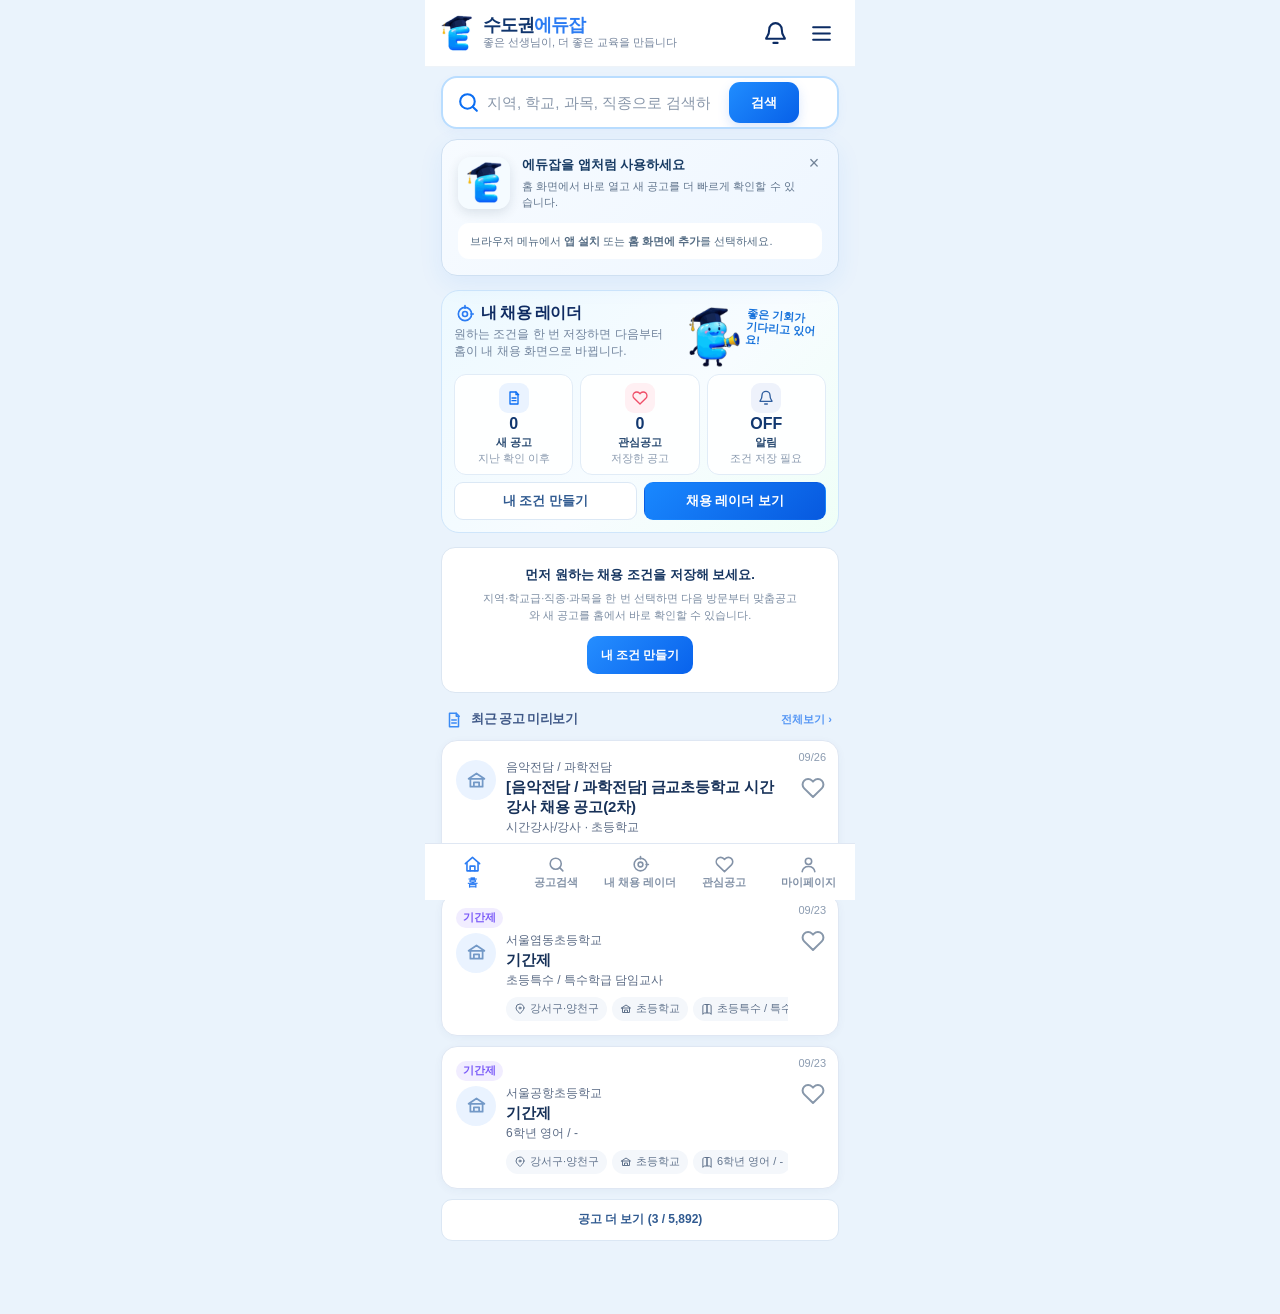
==== index.html @ c45eca84 "Bust install handoff script cache" ====
<!doctype html>
<html lang="ko">
<head>
  <meta charset="utf-8">
  <meta name="viewport" content="width=device-width,initial-scale=1,viewport-fit=cover">
  <meta name="theme-color" content="#EFF5FF">
  <title>수도권에듀잡 | 서울·경기·인천 교육 채용공고</title>
  <meta name="description" content="서울·경기·인천 교육 채용공고를 한곳에서 검색하고, 내 조건 맞춤 새 공고와 관심공고·알림을 관리하세요.">
  <link rel="icon" href="edujob-icon.svg?v=20260923new1" type="image/svg+xml">
  <link rel="apple-touch-icon" href="assets/logo-mark.png?v=20260923new1">
  <link rel="manifest" href="manifest.webmanifest">
  <link rel="stylesheet" href="app.css?v=20260923pwa1">
</head>
<body>
  <a class="skip-link" href="#appMain">본문 바로가기</a>

  <header class="app-header" id="appHeader">
    <div class="header-inner">
      <a class="brand" href="#/home" aria-label="수도권에듀잡 홈">
        <img src="assets/logo-mark.png?v=20260920a" width="39" height="39" alt="수도권에듀잡 로고 마크">
        <span class="brand-copy"><strong>수도권<span>에듀잡</span></strong><small>좋은 선생님이, 더 좋은 교육을 만듭니다</small></span>
      </a>
      <div class="header-actions">
        <button type="button" id="headerAlertBtn" class="icon-btn" aria-label="알림 설정"></button>
        <button type="button" id="headerMenuBtn" class="icon-btn" aria-label="마이페이지"></button>
      </div>
    </div>
  </header>

  <main id="appMain" class="app-shell" tabindex="-1">
    <section id="searchTop" class="search-top" aria-label="채용공고 검색">
      <form id="searchForm" class="search-bar" role="search">
        <span class="search-icon" aria-hidden="true"></span>
        <input id="searchInput" type="search" autocomplete="off" placeholder="지역, 학교, 과목, 직종으로 검색하세요">
        <button id="searchClear" class="search-clear" type="button" aria-label="검색어 지우기">×</button>
        <button class="search-submit" type="submit">검색</button>
      </form>
      <div id="surfaceSegment" class="surface-segment" role="group" aria-label="구인 유형">
        <button type="button" data-surface="" class="active">전체 구인</button>
        <button type="button" data-surface="학교·교육청">학교·교육청</button>
        <button type="button" data-surface="학원·민간">학원·민간</button>
      </div>
    </section>

    <div id="screen" class="screen" aria-live="polite"></div>
  </main>

  <nav id="bottomNav" class="bottom-nav" aria-label="주요 메뉴">
    <a href="#/home" data-route="home"><span data-icon="home"></span><b>홈</b></a>
    <a href="#/search" data-route="search"><span data-icon="search"></span><b>공고검색</b></a>
    <a href="#/radar" data-route="radar"><span data-icon="radar"></span><b>내 채용 레이더</b></a>
    <a href="#/saved" data-route="saved"><span data-icon="heart"></span><b>관심공고</b></a>
    <a href="#/me" data-route="me"><span data-icon="user"></span><b>마이페이지</b></a>
  </nav>

  <div class="integration-hooks" aria-hidden="true">
    <div class="job-radar-actions"></div>
    <div id="jobRadarCopy"></div>
  </div>

  <div id="toast" class="toast" role="status" aria-live="polite"></div>

  <script src="user-store.js?v=20260919b" defer></script>
  <script src="alert-config.js?v=20260918a" defer></script>
  <script src="app.js?v=20260926pwa3" defer></script>
  <script src="direct-link-guard.js?v=20260907c" defer></script>
  <script src="alert-client.js?v=20260920c" defer></script>
</body>
</html>
---- app.css ----
:root{
  --brand:#2B7CF3;
  --brand-strong:#1B5FD0;
  --brand-soft:#E8F1FE;
  --page-bg:#EFF5FF;
  --card-bg:#FFFFFF;
  --ink:#111A2B;
  --ink-sub:#5B6B85;
  --ink-mute:#8A98AE;
  --line:#DFE7F3;
  --danger:#E5484D;
  --new:#E5484D;
  --badge-gov:#1B9E6B;
  --badge-term:#7A5AF8;
  --star-on:#2B7CF3;
  --fs-xs:11px;
  --fs-sm:12px;
  --fs-md:13px;
  --fs-lg:15px;
  --fs-xl:16px;
  --fs-2xl:18px;
  --r-card:16px;
  --r-chip:999px;
  --r-btn:12px;
  --shadow:0 2px 10px rgba(23,58,110,.07);
  --s1:4px;--s2:8px;--s3:12px;--s4:16px;--s5:20px;--s6:24px;
  --f-title:700 var(--fs-lg)/1.35 -apple-system,"Apple SD Gothic Neo","Noto Sans KR",sans-serif;
  --f-body:400 var(--fs-md)/1.5 -apple-system,"Apple SD Gothic Neo","Noto Sans KR",sans-serif;
  --f-meta:500 var(--fs-xs)/1.4 -apple-system,"Apple SD Gothic Neo","Noto Sans KR",sans-serif;
}
*{box-sizing:border-box}
html{background:var(--page-bg);scroll-behavior:smooth}
body{margin:0;min-height:100vh;background:linear-gradient(180deg,#fff 0,#f8fbff 21%,var(--page-bg) 100%);color:var(--ink);font-family:-apple-system,"Apple SD Gothic Neo","Noto Sans KR",sans-serif;-webkit-font-smoothing:antialiased}
button,input,select{font:inherit}
button,a{-webkit-tap-highlight-color:transparent}
button{cursor:pointer}
a{color:inherit;text-decoration:none}
[hidden]{display:none!important}
.skip-link{position:fixed;left:8px;top:-80px;z-index:1000;background:#fff;padding:8px 12px;border-radius:8px;box-shadow:var(--shadow)}
.skip-link:focus{top:8px}

/* Header — approved mockup: official logo only, no face in E mark. */
.app-header{position:sticky;top:0;z-index:40;background:rgba(255,255,255,.98);border-bottom:1px solid #eef3f8}
.header-inner{max-width:430px;margin:0 auto;height:66px;padding:8px 12px;display:flex;align-items:center;gap:8px}
.brand{display:flex;align-items:center;gap:7px;min-width:0}
.brand img{width:39px;height:39px;object-fit:contain;flex:0 0 auto}
.brand-copy{display:grid;gap:1px;min-width:0}
.brand-copy strong{font-size:var(--fs-2xl);line-height:1;color:#10356d;letter-spacing:-1px;white-space:nowrap}
.brand-copy strong span{color:var(--brand)}
.brand-copy small{font-size:var(--fs-xs);color:#74849c;white-space:nowrap}
.header-actions{margin-left:auto;display:flex;align-items:center;gap:2px}
.icon-btn{width:44px;height:44px;border:0;background:transparent;color:#0b2b63;display:grid;place-items:center;padding:9px}
.icon-btn svg{width:25px;height:25px}
.app-header.compact .brand-copy small{display:none}
.app-header.compact .header-inner{height:56px}

/* Main shell */
.app-shell{max-width:430px;margin:0 auto;padding:9px 12px calc(68px + env(safe-area-inset-bottom))}
.search-top{display:grid;gap:8px;margin-bottom:10px}
.search-bar{width:100%;display:grid;grid-template-columns:28px minmax(0,1fr) 28px 70px;align-items:center;gap:5px;background:#fff;border:2px solid #b9ddff;border-radius:16px;padding:4px 5px 4px 11px;min-height:51px;box-shadow:0 4px 12px rgba(43,124,243,.045);overflow:hidden}
.search-icon{display:grid;place-items:center;color:#0b6ef3}
.search-icon svg{width:25px;height:25px}
.search-bar input{width:100%;min-width:0;border:0;outline:0;background:transparent;color:#1b2d4c;font-size:var(--fs-md);padding:0}
.search-bar input::placeholder{color:#8997aa}
.search-clear{display:none;width:26px;height:26px;border:0;border-radius:50%;background:#edf2f8;color:#72849c;font-size:var(--fs-2xl);line-height:1;padding:0}
.search-clear.show{display:block}
.search-submit{width:70px;min-width:70px;min-height:41px;border:0;border-radius:11px;background:linear-gradient(135deg,#208dff,#0760e8);color:#fff;font-size:var(--fs-sm);font-weight:850;box-shadow:0 5px 12px rgba(43,124,243,.18)}
.surface-segment{display:grid;grid-template-columns:repeat(3,minmax(0,1fr));gap:7px}
.surface-segment button{min-width:0;min-height:38px;border:1px solid #d7e6f5;border-radius:14px;background:#fff;color:#17345e;font-weight:850;font-size:var(--fs-xs);padding:0 4px}
.surface-segment button.active{border-color:transparent;background:linear-gradient(135deg,#2793ff,#0963ed);color:#fff;box-shadow:0 6px 16px rgba(43,124,243,.17)}
.screen{margin-top:4px}
.screen-head{display:flex;align-items:flex-start;justify-content:space-between;gap:10px;margin:0 2px 8px}
.screen-head h1,.section-title h2{margin:0;color:#102d67;letter-spacing:-.5px}
.screen-head h1{font-size:var(--fs-2xl)}
.screen-head p{margin:3px 0 0;color:var(--ink-sub);font-size:var(--fs-xs)}
.section-title{display:flex;align-items:center;gap:7px;margin:11px 2px 7px}
.section-title>span:first-child{width:21px;height:21px;color:#0b6ef3;display:grid;place-items:center}
.section-title>span:first-child svg{width:18px;height:18px}
.section-title h2{font-size:var(--fs-lg)}
.section-title .spacer{margin-left:auto}
.link-btn{border:0;background:transparent;color:var(--brand);font-size:var(--fs-xs);font-weight:850;padding:5px}

/* Home radar card */
.home-radar{overflow:hidden;background:linear-gradient(135deg,#edf9ff 0,#f7fcff 56%,#effff7 100%);border:1px solid #cfe6fb;border-radius:18px;padding:10px}
.radar-top{display:flex;align-items:flex-start;justify-content:space-between;gap:7px;min-height:65px}
.radar-top h2{margin:0;color:#0f2b62;font-size:var(--fs-xl);letter-spacing:-.6px}
.radar-top p{margin:4px 0 0;color:#71849d;font-size:var(--fs-xs)}
.radar-mascot{position:relative;width:96px;height:64px;flex:0 0 96px}
.radar-mascot img{position:absolute;right:0;bottom:0;width:60px;height:60px;object-fit:contain}
.radar-mascot span{position:absolute;right:49px;top:4px;width:62px;font-size:var(--fs-xs);line-height:1.2;font-weight:900;color:#1772db;text-align:center;transform:rotate(-6deg)}
.metric-grid{display:grid;grid-template-columns:repeat(4,minmax(0,1fr));gap:5px;margin-top:4px}
.metric{min-width:0;border:1px solid #e1ecf7;background:rgba(255,255,255,.94);border-radius:12px;padding:7px 2px;text-align:center;min-height:78px}
.metric .metric-icon{width:27px;height:27px;border-radius:9px;margin:0 auto 4px;display:grid;place-items:center;background:#eaf3ff;color:#0b6ef3}
.metric .metric-icon svg{width:15px;height:15px}
.metric:nth-child(2) .metric-icon{background:#fff0f3;color:#ef4e68}
.metric:nth-child(3) .metric-icon{background:#eef2fb;color:#315f9f}
.metric:nth-child(4) .metric-icon{background:#eafff5;color:#16a77b}
.metric b{display:block;color:#11376f;font-size:var(--fs-xl);line-height:1}
.metric strong{display:block;margin-top:4px;color:#24466e;font-size:var(--fs-xs);white-space:nowrap}
.metric small{display:block;margin-top:2px;color:#8b9aad;font-size:var(--fs-xs);white-space:nowrap}
.radar-actions{display:grid;grid-template-columns:repeat(2,minmax(0,1fr));gap:5px;margin-top:7px}
.radar-actions button{min-height:36px;border:1px solid #dbe8f5;border-radius:9px;background:#fff;color:#315b91;font-size:var(--fs-xs);font-weight:850;padding:4px}
.radar-actions button:first-child{background:linear-gradient(135deg,#1988ff,#0759df);color:#fff;border-color:transparent}

/* Home stats */
.status-grid{display:grid;grid-template-columns:repeat(4,minmax(0,1fr));gap:5px}
.status-grid .status-card{min-width:0;min-height:59px;background:#fff;border:1px solid var(--line);border-radius:13px;padding:7px 4px;display:grid;grid-template-columns:24px minmax(0,1fr);grid-template-rows:auto auto;column-gap:4px;align-items:center}
.status-icon{grid-row:1/3;width:23px;height:23px;border-radius:8px;display:grid;place-items:center;background:#eaf3ff;color:#0b6ef3}
.status-card:nth-child(2) .status-icon{background:#fff0f3;color:#f34f67}
.status-card:nth-child(3) .status-icon{background:#eafff5;color:#16a77b}
.status-card:nth-child(4) .status-icon{background:#f3efff;color:#715ad1}
.status-icon svg{width:14px;height:14px}
.status-card b{min-width:0;font-size:var(--fs-lg);line-height:1;color:#11356b;align-self:end;white-space:nowrap}
.status-card span{min-width:0;font-size:var(--fs-xs);color:#7789a1;align-self:start;white-space:nowrap}

/* Filter control */
.filter-row{display:flex;align-items:center;gap:6px;background:#fff;border:1px solid var(--line);border-radius:14px;padding:7px 9px;box-shadow:var(--shadow);margin:9px 0}
.filter-row strong{font-size:var(--fs-md);color:#173661}
.filter-row .reset-btn{border:0;border-radius:9px;background:#f1f5fa;color:#637793;font-size:var(--fs-xs);font-weight:800;padding:0 8px;min-height:34px}
.filter-row .open-filter{margin-left:auto;border:1px solid #dbe7f4;border-radius:9px;background:#fff;color:#235c9c;font-size:var(--fs-xs);font-weight:850;padding:0 10px;min-height:34px}

/* Shared jobs */
.job-list{display:grid;gap:8px}
.job-card{position:relative;display:block;background:#fff;border:1px solid var(--line);border-radius:14px;padding:10px 43px 10px 10px;box-shadow:0 2px 8px rgba(23,58,110,.045);min-height:100px}
.job-card:active{transform:translateY(1px)}
.badge-row{display:flex;flex-wrap:wrap;gap:4px;margin-bottom:6px}
.badge{display:inline-flex;align-items:center;min-height:18px;padding:0 6px;border-radius:999px;background:#eef3fa;color:#516780;font-size:var(--fs-xs);font-weight:850}
.badge.deadline,.badge.new{background:#fff0f2;color:var(--danger)}
.badge.gov{background:#eaf9f3;color:var(--badge-gov)}
.badge.term{background:#f0edff;color:var(--badge-term)}
.job-content{display:grid;grid-template-columns:35px minmax(0,1fr);gap:8px;align-items:start}
.school-emblem{width:35px;height:35px;border-radius:50%;background:#eaf3ff;color:#7399c7;display:grid;place-items:center}
.school-emblem svg{width:20px;height:20px}
.job-body{min-width:0}
.job-school{font-size:var(--fs-xs);color:#667b95;font-weight:800;white-space:nowrap;overflow:hidden;text-overflow:ellipsis}
.job-title{margin:2px 0 3px;font:700 var(--fs-sm)/1.35 -apple-system,"Apple SD Gothic Neo","Noto Sans KR",sans-serif;color:#173158;letter-spacing:-.2px}
.job-summary{font-size:var(--fs-xs);color:#71839b;line-height:1.4;margin-bottom:6px;white-space:nowrap;overflow:hidden;text-overflow:ellipsis}
.chip-row{display:flex;flex-wrap:wrap;gap:4px}
.meta-chip{display:inline-flex;align-items:center;gap:2px;padding:3px 5px;border-radius:999px;background:#f4f7fb;color:#61738c;font-size:var(--fs-xs);line-height:1}
.meta-chip svg{width:10px;height:10px;flex:0 0 auto}
.job-time{position:absolute;right:9px;top:9px;color:#8b9bb0;font-size:var(--fs-xs)}
.favorite-btn{position:absolute;right:6px;bottom:6px;width:38px;height:38px;border:1px solid #dce5ef;border-radius:10px;background:#fff;color:#8797aa;display:grid;place-items:center;padding:7px}
.favorite-btn svg{width:19px;height:19px}
.favorite-btn.on{color:var(--star-on);border-color:#b7d7ff;background:#f6faff}
.more-btn{width:100%;min-height:42px;border:1px solid #dbe7f4;border-radius:11px;background:#fff;color:#315b91;font-weight:850;font-size:var(--fs-xs)}

/* Search page */
.search-filter-row{display:grid;grid-template-columns:auto repeat(3,minmax(0,1fr)) 76px;gap:5px;align-items:center;margin:3px 0 8px}
.search-filter-row button,.search-filter-row select{min-width:0;min-height:38px;border:1px solid #dce7f3;border-radius:9px;background:#fff;color:#49627f;font-size:var(--fs-xs);font-weight:800;padding:0 5px}
.search-filter-row .filter-main{display:flex;align-items:center;gap:3px;border:0;background:transparent;color:#173661;padding:0 2px;font-size:var(--fs-xs)}
.search-filter-row .filter-main svg{width:16px;height:16px}
.results-bar{display:flex;align-items:center;justify-content:space-between;margin:7px 2px 8px;color:#637795;font-size:var(--fs-xs)}
.results-bar strong{color:var(--brand);font-size:var(--fs-sm)}

/* Filter drawer */
.filter-drawer{display:none;background:#fff;border:1px solid var(--line);border-radius:14px;padding:11px;margin:-1px 0 8px;box-shadow:var(--shadow)}
.filter-drawer.open{display:block}
.filter-group{padding:8px 0;border-bottom:1px solid #edf2f7}
.filter-group:last-child{border-bottom:0}
.filter-group h3{margin:0 0 6px;font-size:var(--fs-xs);color:#274a76}
.check-grid{display:flex;flex-wrap:wrap;gap:5px}
.check-chip{position:relative}
.check-chip input{position:absolute;opacity:0;pointer-events:none}
.check-chip span{display:inline-flex;align-items:center;min-height:36px;padding:0 9px;border:1px solid #dce7f3;border-radius:999px;background:#fff;color:#61738d;font-size:var(--fs-xs);font-weight:750}
.check-chip input:checked+span{background:var(--brand-soft);border-color:#a9cdfd;color:#155fc9}
.filter-actions{display:flex;gap:6px;padding-top:8px}
.filter-actions button{flex:1;min-height:40px;border-radius:9px;border:1px solid #dce7f3;background:#fff;color:#49627f;font-size:var(--fs-xs);font-weight:850}
.filter-actions .apply{background:var(--brand);border-color:var(--brand);color:#fff}

/* Radar */
.radar-page{padding-top:1px}
.radar-page .hero-row{display:grid;grid-template-columns:auto 1fr 84px;align-items:center;gap:7px;margin-bottom:8px}
.back-btn{width:34px;height:34px;border:0;background:transparent;color:#1b3761;font-size:var(--fs-2xl);padding:0}
.radar-page .hero-copy h1{font-size:var(--fs-2xl);margin:0;color:#102d67}
.radar-page .hero-copy p{font-size:var(--fs-xs);color:#71839c;margin:3px 0 0;line-height:1.45}
.radar-page .hero-row img{width:76px;height:64px;object-fit:contain}
.segment-tabs{display:grid;grid-template-columns:1fr 1fr;border:1px solid var(--line);border-radius:13px;overflow:hidden;background:#fff;margin-bottom:9px}
.segment-tabs button{min-height:39px;border:0;background:#fff;color:#6c7e97;font-size:var(--fs-xs);font-weight:850}
.segment-tabs button.active{background:linear-gradient(135deg,#248cff,#075ae0);color:#fff}
.condition-card,.alert-card,.tip-card{background:#fff;border:1px solid var(--line);border-radius:14px;padding:11px;margin-bottom:8px;box-shadow:var(--shadow)}
.condition-head{display:flex;align-items:center;justify-content:space-between;gap:8px;margin-bottom:8px}
.condition-head strong{font-size:var(--fs-xs);color:#173661}
.condition-head button{border:0;background:transparent;color:var(--brand);font-size:var(--fs-xs);font-weight:850}
.saved-condition{display:grid;grid-template-columns:minmax(0,1fr) auto;align-items:center;gap:7px;border-top:1px solid #edf2f7;padding:9px 0}
.saved-condition:first-of-type{border-top:0}
.saved-condition strong{display:block;font-size:var(--fs-xs);color:#183963}
.saved-condition p{margin:4px 0;color:#6d8099;font-size:var(--fs-xs);line-height:1.4}
.saved-condition em{font-style:normal;color:#158966;font-size:var(--fs-xs);font-weight:850}
.condition-menu{position:relative}
.condition-menu summary{list-style:none;width:34px;height:34px;border:0;border-radius:9px;display:grid;place-items:center;color:#58708f;font-size:var(--fs-2xl);cursor:pointer;background:#f7f9fc}
.condition-menu summary::-webkit-details-marker{display:none}
.condition-menu-pop{display:none;position:absolute;right:0;top:37px;z-index:5;min-width:80px;padding:4px;background:#fff;border:1px solid var(--line);border-radius:9px;box-shadow:var(--shadow)}
.condition-menu[open] .condition-menu-pop{display:grid}
.condition-menu-pop button{min-height:36px;border:0;background:#fff;color:#345579;text-align:left;padding:0 8px;font-size:var(--fs-xs)}
.condition-menu-pop button.danger{color:#b43e49}
.alert-card{display:flex;align-items:center;justify-content:space-between;gap:8px}
.alert-copy{display:flex;gap:7px;align-items:center}
.alert-copy svg{width:19px;height:19px;color:var(--brand)}
.alert-copy strong{display:block;font-size:var(--fs-xs);color:#183963}
.alert-copy p{margin:2px 0 0;color:#7a8ba1;font-size:var(--fs-xs)}
.switch{width:40px;height:23px;border:0;border-radius:999px;background:#cbd7e5;position:relative;flex:0 0 auto}
.switch:after{content:"";position:absolute;top:3px;left:3px;width:17px;height:17px;border-radius:50%;background:#fff;box-shadow:0 1px 4px rgba(0,0,0,.14);transition:.15s}
.switch.on{background:var(--brand)}
.switch.on:after{left:20px}
.tip-card{display:flex;align-items:center;gap:10px;background:linear-gradient(135deg,#eefaff,#effff8);min-height:116px}
.tip-card img{width:72px;height:66px;object-fit:contain}
.tip-card strong{font-size:var(--fs-xs);color:#0c67cb}
.tip-card p{font-size:var(--fs-xs);color:#5f7c91;line-height:1.65;margin:4px 0 0}

/* Saved */
.saved-page{padding-top:2px}
.saved-page .segment-tabs{margin-bottom:9px}
.saved-tip{margin-top:10px;min-height:145px}

/* My page */
.me-profile{display:flex;align-items:center;gap:10px;background:#fff;border:1px solid var(--line);border-radius:14px;padding:12px;box-shadow:var(--shadow)}
.avatar{width:44px;height:44px;border-radius:50%;background:#edf3fa;color:#b5c5d7;display:grid;place-items:center}
.avatar svg{width:26px;height:26px}
.me-profile strong{display:block;color:#183963;font-size:var(--fs-md)}
.me-profile p{margin:2px 0 0;color:#7b8ca2;font-size:var(--fs-xs)}
.me-stats{display:grid;grid-template-columns:repeat(3,1fr);gap:1px;background:#e4ebf4;border-radius:14px;overflow:hidden;margin:9px 0}
.me-stats div{background:#fff;padding:10px 3px;text-align:center}
.me-stats span{display:block;color:#7f8fa5;font-size:var(--fs-xs)}
.me-stats b{display:block;color:#12356c;font-size:var(--fs-xl);margin-top:4px}
.menu-list{background:#fff;border:1px solid var(--line);border-radius:14px;overflow:hidden;margin-top:9px}
.menu-list button{width:100%;min-height:47px;border:0;border-bottom:1px solid #edf2f7;background:#fff;display:grid;grid-template-columns:22px 1fr auto;gap:8px;align-items:center;text-align:left;color:#27496f;padding:0 12px}
.menu-list button:last-child{border-bottom:0}
.menu-list button svg{width:18px;height:18px;color:#315f9f}
.menu-list button span{font-size:var(--fs-xs)}
.menu-list button em{font-style:normal;color:#9aabc0;font-size:var(--fs-lg)}
.menu-list button[disabled]{color:#9aa8b9;background:#fafbfd;cursor:not-allowed}
.menu-list button[disabled] svg{color:#b7c3d1}
.device-reset{width:100%;margin-top:9px;min-height:40px;border:1px solid #dfe7f3;border-radius:11px;background:#fff;color:#58708f;font-size:var(--fs-xs);font-weight:850}

/* Empty/loading */
.empty-state{background:#fff;border:1px dashed #cfdbea;border-radius:14px;padding:30px 14px;text-align:center;color:#71839a}
.empty-state img{width:76px;height:68px;object-fit:contain;margin-bottom:7px}
.empty-state strong{display:block;color:#294a77;font-size:var(--fs-xs);margin-bottom:5px}
.empty-state p{margin:0;font-size:var(--fs-xs);line-height:1.7}
.skeleton{display:grid;gap:8px}
.skeleton-card{height:100px;border-radius:14px;background:linear-gradient(90deg,#edf3f9 25%,#f8fbff 40%,#edf3f9 60%);background-size:400% 100%;animation:shimmer 1.3s ease infinite}
.loading-note{text-align:center;font-size:var(--fs-xs);color:#7d8ea4;padding:8px}
@keyframes shimmer{0%{background-position:100% 0}100%{background-position:0 0}}
@media(prefers-reduced-motion:reduce){*{scroll-behavior:auto!important;animation:none!important;transition:none!important}}

/* Bottom nav */
.bottom-nav{position:fixed;z-index:50;left:50%;transform:translateX(-50%);bottom:0;width:min(100%,430px);min-height:57px;padding:4px 5px calc(4px + env(safe-area-inset-bottom));background:rgba(255,255,255,.98);border-top:1px solid #dfe7f3;display:grid;grid-template-columns:repeat(5,1fr);backdrop-filter:blur(12px)}
.bottom-nav a{min-width:0;min-height:48px;display:flex;flex-direction:column;align-items:center;justify-content:center;gap:1px;color:#8392a7}
.bottom-nav a span{display:grid;place-items:center}
.bottom-nav a svg{width:19px;height:19px}
.bottom-nav a.active{color:var(--brand)}
.bottom-nav b{font-size:var(--fs-xs);white-space:nowrap}
.toast{position:fixed;z-index:80;left:50%;bottom:calc(68px + env(safe-area-inset-bottom));transform:translate(-50%,20px);opacity:0;pointer-events:none;transition:.2s;background:#14365e;color:#fff;border-radius:999px;padding:8px 11px;font-size:var(--fs-xs);box-shadow:0 6px 20px rgba(0,0,0,.18);max-width:90%;text-align:center}
.toast.show{opacity:1;transform:translate(-50%,0)}
.integration-hooks{position:fixed;left:-9999px;top:-9999px;width:1px;height:1px;overflow:hidden}

@media(min-width:431px){
  body{background:#eaf3fc}
  .app-header{max-width:430px;margin:0 auto}
}


/* 2026-09-19 detail parity pass — approved mockup */
.app-shell{padding-left:16px;padding-right:16px}
.screen{margin-top:6px}
.section-title{margin-top:16px;margin-bottom:8px}
.section-title h2{font-size:var(--fs-lg);line-height:1.35;font-weight:700}
.job-list{gap:10px}

/* Job card anatomy */
.job-card{
  min-height:0;
  padding:14px 52px 14px 14px;
  border-radius:16px;
}
.job-content{grid-template-columns:36px minmax(0,1fr);gap:10px}
.school-emblem{width:36px;height:36px}
.school-emblem svg{width:20px;height:20px}
.job-school{font-size:var(--fs-sm);line-height:1.35;font-weight:500;color:var(--ink-sub)}
.job-title{
  margin:3px 0 4px;
  font-size:var(--fs-lg);
  line-height:1.35;
  font-weight:700;
  display:-webkit-box;
  -webkit-line-clamp:2;
  -webkit-box-orient:vertical;
  overflow:hidden;
}
.job-summary{
  margin-bottom:8px;
  font-size:var(--fs-sm);
  line-height:1.4;
  font-weight:400;
  color:var(--ink-sub);
  white-space:nowrap;
  overflow:hidden;
  text-overflow:ellipsis;
}
.chip-row{gap:5px}
.meta-chip{
  min-height:24px;
  padding:0 8px;
  gap:4px;
  font-size:var(--fs-xs);
  line-height:1;
}
.meta-chip svg{width:12px;height:12px}
.badge-row{gap:5px;margin-bottom:7px}
.badge{
  min-height:20px;
  padding:0 7px;
  font-size:var(--fs-xs);
  line-height:1;
  font-weight:700;
}
.badge.deadline{background:#fff0f1;color:#E5484D}
.badge.new{background:#fff3f5;color:#d94b62}
.badge.term{background:#f1edff;color:#7A5AF8}
.badge.gov{background:#eaf9f3;color:#1B9E6B}
.job-time{top:11px;right:14px;font-size:var(--fs-xs)}
.favorite-btn{
  top:27px;
  right:4px;
  bottom:auto;
  width:44px;
  height:44px;
  border:0;
  border-radius:0;
  background:transparent;
  box-shadow:none;
  padding:10px;
}
.favorite-btn svg{width:24px;height:24px}
.favorite-btn.on{border:0;background:transparent;color:var(--star-on)}
.job-deadline{
  position:absolute;
  right:14px;
  bottom:12px;
  color:#8795a8;
  font-size:var(--fs-xs);
  font-weight:500;
}

/* Home: keep approved compact structure but use line icon, not emoji. */
.radar-top h2{display:flex;align-items:center;gap:6px}
.radar-heading-icon{display:grid;place-items:center;width:21px;height:21px;color:var(--brand)}
.radar-heading-icon svg{width:20px;height:20px}
.home-radar{padding:14px}
.metric-grid{margin-top:8px}
.radar-actions{margin-top:8px}
.status-grid{gap:6px}
.filter-row{margin:10px 0;padding:8px 10px}

/* Search controls: filter + 3 chips; sort lives with results. */
.search-filter-row{
  grid-template-columns:auto repeat(3,minmax(0,1fr));
  gap:6px;
  margin:5px 0 9px;
}
.search-filter-row button{
  min-height:40px;
  font-size:var(--fs-xs);
}
.search-filter-row .filter-main{font-size:var(--fs-xs)}
.results-bar{margin:8px 2px 10px;font-size:var(--fs-xs)}
.results-bar strong{font-size:var(--fs-md)}
.results-sort{
  min-height:34px;
  border:0;
  background:transparent;
  color:#526984;
  font-size:var(--fs-xs);
  font-weight:700;
  padding:0 18px 0 6px;
}

/* Radar header: arrow + title on one row, subtitle below. */
.radar-page .hero-row{
  grid-template-columns:minmax(0,1fr) 84px;
  gap:8px;
  align-items:center;
}
.hero-title-row{display:flex;align-items:center;gap:4px}
.hero-title-row .back-btn{
  width:28px;
  height:32px;
  font-size:var(--fs-2xl);
  font-weight:700;
  display:grid;
  place-items:center;
}
.radar-page .hero-copy h1{font-size:var(--fs-xl);line-height:1.2}
.radar-page .hero-copy p{margin:4px 0 0 32px;font-size:var(--fs-xs);line-height:1.45}

/* My Page: one white menu card, status shown only at right. */
.menu-list-single{margin-top:10px}
.menu-list-single button{min-height:50px}
.menu-list button em.status{
  display:inline-flex;
  align-items:center;
  justify-content:center;
  min-height:22px;
  padding:0 7px;
  border-radius:999px;
  background:#f2f5f8;
  color:var(--ink-mute);
  font-size:var(--fs-xs);
  white-space:nowrap;
}
.menu-list button:not([disabled]) em.status{background:#eef5ff;color:#4f6f98}

/* Saved empty state: give the user a next action. */
.saved-tip{margin-top:14px;min-height:0;padding:30px 16px}
.empty-cta{
  margin-top:14px;
  min-height:40px;
  padding:0 16px;
  border:0;
  border-radius:11px;
  background:linear-gradient(135deg,#258eff,#0862ec);
  color:#fff;
  font-size:var(--fs-xs);
  font-weight:800;
}

/* Target density for phone-sized preview. */
@media(max-width:430px){
  .header-inner{padding-left:16px;padding-right:16px}
  .app-shell{padding-left:16px;padding-right:16px}
  .home-radar{padding:12px}
  .job-card{padding:12px 48px 12px 12px}
  .job-title{font-size:var(--fs-md)}
  .job-school,.job-summary{font-size:var(--fs-xs)}
  .meta-chip{font-size:var(--fs-xs);min-height:23px;padding:0 7px}
  .badge{font-size:var(--fs-xs)}
}


/* 2026-09-20 readable type scale + density + safe-area pass */
.app-shell{
  padding-left:16px;
  padding-right:16px;
  padding-bottom:calc(57px + env(safe-area-inset-bottom, 0px) + 16px);
}
.screen{margin-top:4px}
.section-title{margin-top:16px;margin-bottom:8px}
.section-title h2{font-size:var(--fs-lg);line-height:1.3;font-weight:700}
.job-list{gap:10px}

.brand-copy strong{font-size:var(--fs-2xl)}
.brand-copy small{font-size:var(--fs-xs)}
.search-bar input{font-size:var(--fs-lg)}
.search-clear{font-size:var(--fs-xl)}
.search-submit{font-size:var(--fs-md)}
.surface-segment button{font-size:var(--fs-sm)}
.screen-head h1{font-size:var(--fs-xl)}
.screen-head p{font-size:var(--fs-sm)}
.link-btn{font-size:var(--fs-xs)}

.home-radar{padding:10px 12px}
.radar-top{min-height:58px}
.radar-top h2{font-size:var(--fs-xl)}
.radar-top p{font-size:var(--fs-sm);margin-top:2px}
.radar-mascot span{font-size:var(--fs-xs)}
.metric-grid{gap:5px;margin-top:3px}
.metric{min-height:82px;padding:10px 4px}
.metric .metric-icon{width:32px;height:32px;margin-bottom:3px}
.metric .metric-icon svg{width:16px;height:16px}
.metric b{font-size:var(--fs-xl)}
.metric strong{font-size:var(--fs-xs);margin-top:3px}
.metric small{font-size:var(--fs-xs);margin-top:1px}
.radar-actions{gap:5px;margin-top:5px}
.radar-actions button{min-height:34px;padding:3px 5px;font-size:var(--fs-md)}
.status-grid{gap:5px}
.status-grid .status-card{min-height:58px;padding:6px 4px}
.status-card b{font-size:var(--fs-lg)}
.status-card span{font-size:var(--fs-xs)}
.filter-row{margin:8px 0;padding:6px 9px}
.filter-row strong{font-size:var(--fs-md)}
.filter-row .reset-btn,.filter-row .open-filter{font-size:var(--fs-xs);min-height:32px}

.job-card{
  min-height:0;
  padding:14px 50px 14px 14px;
  border-radius:16px;
}
.job-content{grid-template-columns:40px minmax(0,1fr);gap:10px}
.school-emblem{width:40px;height:40px}
.school-emblem svg{width:21px;height:21px}
.job-school{font-size:var(--fs-sm);line-height:1.25;font-weight:500}
.job-title{
  margin:2px 0 4px;
  font-size:var(--fs-lg);
  line-height:1.3;
  letter-spacing:-0.01em;
  font-weight:700;
}
.job-summary{
  margin:0 0 8px;
  font-size:var(--fs-sm);
  line-height:1.3;
  white-space:nowrap;
  overflow:hidden;
  text-overflow:ellipsis;
}
.badge-row{gap:5px;margin-bottom:5px}
.badge{
  min-height:20px;
  padding:0 7px;
  font-size:var(--fs-xs);
  line-height:1;
  font-weight:700;
}
.job-meta{display:flex;align-items:center;gap:6px;min-width:0}
.chip-row{
  display:flex;
  flex:1 1 auto;
  min-width:0;
  flex-wrap:nowrap;
  gap:5px;
  overflow:hidden;
}
.meta-chip{
  min-height:24px;
  padding:0 8px;
  gap:4px;
  flex:0 0 auto;
  font-size:var(--fs-xs);
  line-height:1;
  white-space:nowrap;
}
.meta-chip:last-child{min-width:0;overflow:hidden;text-overflow:ellipsis}
.meta-chip svg{width:12px;height:12px}
.job-time{right:12px;top:10px;font-size:var(--fs-xs)}
.favorite-btn{
  top:25px;
  right:3px;
  width:44px;
  height:44px;
  border:0;
  background:transparent;
  padding:10px;
}
.favorite-btn svg{width:24px;height:24px}
.job-deadline{
  position:static;
  margin-left:auto;
  flex:0 0 auto;
  font-size:var(--fs-xs);
  color:var(--ink-mute);
  white-space:nowrap;
}
.more-btn{font-size:var(--fs-sm)}

.search-filter-row{
  grid-template-columns:auto repeat(3,minmax(0,1fr));
  gap:6px;
  margin:4px 0 8px;
}
.search-filter-row button{min-height:38px;font-size:var(--fs-xs)}
.search-filter-row .filter-main{font-size:var(--fs-xs)}
.results-bar{margin:7px 2px 8px;font-size:var(--fs-xs)}
.results-bar strong{font-size:var(--fs-md)}
.results-sort{font-size:var(--fs-xs)}

.filter-group h3{font-size:var(--fs-xs)}
.check-chip span{font-size:var(--fs-xs);min-height:36px}
.filter-actions button{font-size:var(--fs-sm)}

.radar-page .hero-copy h1{font-size:var(--fs-xl)}
.radar-page .hero-copy p{font-size:var(--fs-sm)}
.segment-tabs button{font-size:var(--fs-sm)}
.condition-head strong{font-size:var(--fs-sm)}
.condition-head button{font-size:var(--fs-xs)}
.saved-condition strong{font-size:var(--fs-sm)}
.saved-condition p{font-size:var(--fs-xs)}
.saved-condition em{font-size:var(--fs-xs)}
.condition-menu summary{font-size:var(--fs-2xl)}
.condition-menu-pop button{font-size:var(--fs-xs)}
.alert-copy strong{font-size:var(--fs-sm)}
.alert-copy p{font-size:var(--fs-xs)}
.tip-card strong{font-size:var(--fs-sm)}
.tip-card p{font-size:var(--fs-xs)}

.me-profile strong{font-size:var(--fs-lg)}
.me-profile p{font-size:var(--fs-sm)}
.me-stats span{font-size:var(--fs-xs)}
.me-stats b{font-size:var(--fs-xl)}
.menu-list button span{font-size:var(--fs-sm)}
.menu-list button em{font-size:var(--fs-lg)}
.menu-list button em.status{font-size:var(--fs-xs)}
.device-reset{font-size:var(--fs-xs)}
.empty-state strong{font-size:var(--fs-sm)}
.empty-state p{font-size:var(--fs-xs)}
.empty-cta{font-size:var(--fs-sm)}
.loading-note{font-size:var(--fs-xs)}
.bottom-nav b{font-size:var(--fs-xs)}
.toast{font-size:var(--fs-xs)}


/* 2026-09-20 restore the original full checkbox filter */
.filter-drawer{
  padding:14px;
  margin:0 0 10px;
  border-radius:16px;
}
.filter-drawer-head{
  display:grid;
  grid-template-columns:auto auto 1fr;
  align-items:center;
  gap:8px;
  padding-bottom:10px;
  border-bottom:1px solid #edf2f7;
}
.filter-drawer-head>strong{
  color:#173661;
  font-size:var(--fs-lg);
}
.filter-reset-top,
.filter-close{
  min-height:34px;
  border-radius:9px;
  font-size:var(--fs-xs);
  font-weight:800;
}
.filter-reset-top{
  border:0;
  background:#f1f5fa;
  color:#61738d;
  padding:0 10px;
}
.filter-close{
  justify-self:end;
  border:1px solid #dce7f3;
  background:#fff;
  color:#315b91;
  padding:0 11px;
}
.filter-title{
  display:flex;
  align-items:center;
  justify-content:space-between;
  gap:8px;
  margin-bottom:8px;
}
.filter-title h3{
  margin:0;
  color:#173661;
  font-size:var(--fs-md);
}
.filter-title span{
  color:#8a98ae;
  font-size:var(--fs-xs);
}
.filter-group{padding:13px 0}
.check-grid{
  display:grid;
  grid-template-columns:repeat(2,minmax(0,1fr));
  gap:7px;
}
.check-grid.one-col{grid-template-columns:1fr}
.check-grid.two-col{grid-template-columns:repeat(2,minmax(0,1fr))}
.check-chip{
  position:relative;
  min-width:0;
}
.check-chip input{
  position:absolute;
  opacity:0;
  pointer-events:none;
}
.check-chip span{
  width:100%;
  min-height:42px;
  display:flex;
  align-items:center;
  gap:8px;
  padding:0 10px;
  border:1px solid #d9e3ef;
  border-radius:11px;
  background:#fff;
  color:#5f7189;
  font-size:var(--fs-sm);
  font-weight:700;
  white-space:nowrap;
  overflow:hidden;
}
.check-chip span::before{
  content:"";
  width:20px;
  height:20px;
  flex:0 0 20px;
  border:2px solid #9099a6;
  border-radius:4px;
  background:#fff;
  box-sizing:border-box;
}
.check-chip span small{
  margin-left:auto;
  color:#9aa8b9;
  font-size:var(--fs-xs);
  font-weight:600;
}
.check-chip input:checked+span{
  background:#edf6ff;
  border-color:#8fc5fb;
  color:#155fc9;
}
.check-chip input:checked+span::before{
  content:"✓";
  display:grid;
  place-items:center;
  border-color:#377bd7;
  background:#377bd7;
  color:#fff;
  font-size:var(--fs-md);
  line-height:1;
}
.region-group{padding-top:6px}
.region-group+.region-group{margin-top:10px}
.region-group-head{
  display:flex;
  align-items:center;
  justify-content:space-between;
  gap:8px;
  margin:0 2px 7px;
}
.region-group-head b{
  color:#173661;
  font-size:var(--fs-sm);
}
.region-all{
  min-height:32px;
  border:0;
  border-radius:999px;
  background:#f3f6fa;
  color:#61738d;
  padding:0 10px;
  font-size:var(--fs-xs);
  font-weight:750;
}
.check-grid.region-checks{
  grid-template-columns:repeat(3,minmax(0,1fr));
  gap:6px;
}
.check-grid.region-checks .check-chip span{
  min-height:38px;
  padding:0 7px;
  gap:6px;
}
.check-grid.region-checks .check-chip span::before{
  width:18px;
  height:18px;
  flex-basis:18px;
}
.selected-box{
  display:none;
  margin-top:12px;
  padding:12px;
  border:1px solid #d5e4f5;
  border-radius:11px;
  background:#f3f8ff;
  color:#61738d;
}
.selected-box.show{display:block}
.selected-box b{
  color:#173661;
  font-size:var(--fs-sm);
}
.selected-box p{
  margin:5px 0 0;
  font-size:var(--fs-xs);
  line-height:1.55;
}

/* Home radar: mascot on the left, message on the right. */
.radar-mascot{
  width:142px;
  flex:0 0 142px;
}
.radar-mascot img{
  left:0;
  right:auto;
  bottom:0;
  width:60px;
  height:60px;
}
.radar-mascot span{
  left:62px;
  right:auto;
  top:7px;
  width:78px;
  text-align:left;
  transform:rotate(4deg);
}

@media(max-width:370px){
  .check-grid.region-checks{grid-template-columns:repeat(2,minmax(0,1fr))}
  .radar-mascot{width:126px;flex-basis:126px}
  .radar-mascot span{left:58px;width:66px}
}


/* 2026-09-20 calm hierarchy: fewer competing elements, full filters preserved */
.home-radar.calm{
  padding:12px;
}
.metric-grid.calm{
  grid-template-columns:repeat(3,minmax(0,1fr));
  gap:7px;
  margin-top:7px;
}
.metric-grid.calm .metric{
  min-height:74px;
  padding:8px 4px;
}
.metric-grid.calm .metric .metric-icon{
  width:30px;
  height:30px;
}
.radar-actions.calm{
  grid-template-columns:repeat(2,minmax(0,1fr));
  gap:7px;
  margin-top:7px;
}
.radar-actions.calm button{
  min-height:38px;
}
.radar-actions.calm button:first-child{
  background:#fff;
  color:#315b91;
  border-color:#dbe8f5;
}
.radar-actions.calm button:last-child{
  background:linear-gradient(135deg,#1988ff,#0759df);
  color:#fff;
  border-color:transparent;
}
.home-primary-title{
  margin-top:16px;
}
.home-status-strip{
  display:grid;
  grid-template-columns:repeat(3,minmax(0,1fr));
  gap:1px;
  margin:12px 0 2px;
  overflow:hidden;
  border:1px solid #e3ebf4;
  border-radius:12px;
  background:#e3ebf4;
}
.home-status-strip span{
  min-width:0;
  padding:9px 4px;
  background:#fff;
  color:#8392a7;
  text-align:center;
  font-size:var(--fs-xs);
  white-space:nowrap;
}
.home-status-strip b{
  display:block;
  margin-bottom:2px;
  color:#365778;
  font-size:var(--fs-sm);
}

/* Full checkbox filter remains complete, but secondary sections are folded. */
.filter-drawer{
  padding:12px;
  border-radius:16px;
}
.filter-drawer-head{
  grid-template-columns:auto 1fr auto;
  padding-bottom:8px;
}
.filter-reset-top{
  justify-self:start;
}
.filter-section{
  border-bottom:1px solid #edf2f7;
}
.filter-section:last-of-type{
  border-bottom:0;
}
.filter-section>summary{
  min-height:50px;
  display:grid;
  grid-template-columns:auto minmax(0,1fr) auto;
  align-items:center;
  gap:8px;
  list-style:none;
  cursor:pointer;
  user-select:none;
  color:#173661;
}
.filter-section>summary::-webkit-details-marker{
  display:none;
}
.filter-section-title{
  font-size:var(--fs-md);
  font-weight:800;
}
.filter-section-choice{
  min-width:0;
  color:#8a98ae;
  font-size:var(--fs-xs);
  text-align:right;
  white-space:nowrap;
  overflow:hidden;
  text-overflow:ellipsis;
}
.filter-chevron{
  width:20px;
  color:#7990aa;
  font-size:var(--fs-md);
  text-align:center;
  transition:transform .15s ease;
}
.filter-section[open] .filter-chevron{
  transform:rotate(180deg);
}
.filter-section-body{
  padding:0 0 13px;
}
.filter-section-note{
  margin:-2px 0 8px;
  color:#97a4b5;
  font-size:var(--fs-xs);
}
.filter-section .check-grid{
  margin:0;
}
.filter-section .region-group:first-of-type{
  padding-top:0;
}
.selected-box.show{
  margin-top:12px;
}
.filter-footer{
  position:sticky;
  bottom:calc(57px + env(safe-area-inset-bottom, 0px) + 6px);
  z-index:6;
  margin-top:10px;
  padding-top:10px;
  background:linear-gradient(180deg,rgba(255,255,255,0),#fff 34%);
}
.filter-footer button{
  width:100%;
  min-height:44px;
  border:0;
  border-radius:11px;
  background:linear-gradient(135deg,#258eff,#0862ec);
  color:#fff;
  font-size:var(--fs-sm);
  font-weight:850;
  box-shadow:0 5px 12px rgba(43,124,243,.16);
}

/* Keep the detailed region list readable without dominating the whole filter. */
.check-grid.region-checks{
  grid-template-columns:repeat(3,minmax(0,1fr));
}
.check-grid.region-checks .check-chip span{
  min-height:37px;
}

@media(max-width:370px){
  .metric-grid.calm{gap:5px}
  .home-status-strip span{padding:8px 2px}
  .check-grid.region-checks{grid-template-columns:repeat(2,minmax(0,1fr))}
}


/* Nested city/province groups keep the long region list available without visual overload. */
.filter-section .region-group{
  margin:0;
  padding:0;
  border:1px solid #e4ebf3;
  border-radius:11px;
  background:#fbfcfe;
  overflow:hidden;
}
.filter-section .region-group+.region-group{
  margin-top:7px;
}
.filter-section .region-group>summary{
  min-height:42px;
  display:grid;
  grid-template-columns:auto minmax(0,1fr) auto;
  align-items:center;
  gap:8px;
  padding:0 10px;
  list-style:none;
  cursor:pointer;
}
.filter-section .region-group>summary::-webkit-details-marker{
  display:none;
}
.filter-section .region-group>summary b{
  color:#284a72;
  font-size:var(--fs-sm);
}
.filter-section .region-group>summary span{
  color:#95a3b5;
  font-size:var(--fs-xs);
  text-align:right;
}
.filter-section .region-group>summary i{
  color:#7b90a8;
  font-size:var(--fs-sm);
  font-style:normal;
  transition:transform .15s ease;
}
.filter-section .region-group[open]>summary i{
  transform:rotate(180deg);
}
.region-group-body{
  padding:0 8px 9px;
}
.region-group-body .region-all{
  width:100%;
  min-height:32px;
  margin-bottom:7px;
  border-radius:9px;
  text-align:center;
}


/* 2026-09-20: saved profile is visible on home and checkboxes use native tap targets. */
.home-saved-profile{
  display:flex;
  align-items:center;
  gap:10px;
  margin:9px 0 2px;
  padding:10px 11px;
  border:1px solid #d6e7f7;
  border-radius:12px;
  background:rgba(255,255,255,.82);
}
.home-saved-profile>div{
  min-width:0;
  flex:1;
}
.home-saved-profile span{
  display:block;
  margin-bottom:3px;
  color:#7b8da4;
  font-size:var(--fs-xs);
  font-weight:700;
}
.home-saved-profile strong{
  display:block;
  overflow:hidden;
  color:#173661;
  font-size:var(--fs-sm);
  line-height:1.35;
  white-space:nowrap;
  text-overflow:ellipsis;
}
.home-saved-profile button{
  min-height:34px;
  flex:0 0 auto;
  padding:0 10px;
  border:1px solid #cfe0f2;
  border-radius:9px;
  background:#fff;
  color:#315b91;
  font-size:var(--fs-xs);
  font-weight:800;
}

/* Use a real checkbox instead of an invisible input + simulated square.
   This is more reliable on Android/iOS and makes the checked state obvious. */
.check-chip{
  min-width:0;
  display:flex;
  align-items:center;
  gap:8px;
  min-height:42px;
  padding:0 10px;
  border:1px solid #d9e3ef;
  border-radius:11px;
  background:#fff;
  color:#5f7189;
  cursor:pointer;
}
.check-chip input{
  position:static !important;
  width:18px;
  height:18px;
  flex:0 0 18px;
  margin:0;
  opacity:1 !important;
  pointer-events:auto !important;
  accent-color:#377bd7;
}
.check-chip span{
  width:auto;
  min-width:0;
  min-height:40px;
  flex:1;
  display:flex;
  align-items:center;
  gap:6px;
  padding:0 !important;
  border:0 !important;
  border-radius:0 !important;
  background:transparent !important;
  color:inherit;
  overflow:hidden;
}
.check-chip span::before,
.check-chip input:checked+span::before{
  display:none !important;
  content:none !important;
}
.check-chip span small{
  margin-left:auto;
  color:#9aa8b9;
  font-size:var(--fs-xs);
  font-weight:600;
}
.check-chip.checked{
  border-color:#8fc5fb;
  background:#edf6ff;
  color:#155fc9;
}
.check-chip.checked span small{
  color:#6d91b9;
}
.check-grid.region-checks .check-chip{
  min-height:38px;
  padding:0 7px;
}
.check-grid.region-checks .check-chip span{
  min-height:36px;
}


/* 2026-09-20 personalized-first home */
.home-radar.personalized{
  margin-bottom:14px;
}
.home-radar.personalized .metric b{
  font-size:var(--fs-xl);
}
.home-radar.personalized .metric small{
  color:#8a9aaf;
}
.home-no-new,
.first-use-card{
  margin:0 0 10px;
  padding:18px 14px;
  border:1px solid #dbe6f2;
  border-radius:14px;
  background:#fff;
  text-align:center;
}
.home-no-new strong,
.first-use-card strong{
  display:block;
  color:#173661;
  font-size:var(--fs-md);
}
.home-no-new p,
.first-use-card p{
  margin:6px auto 12px;
  max-width:320px;
  color:#7c8da3;
  font-size:var(--fs-xs);
  line-height:1.55;
}
.home-no-new button,
.first-use-card button{
  min-height:38px;
  padding:0 14px;
  border:0;
  border-radius:10px;
  background:linear-gradient(135deg,#258eff,#0862ec);
  color:#fff;
  font-size:var(--fs-sm);
  font-weight:850;
}
.latest-secondary-link{
  width:100%;
  min-height:40px;
  margin:2px 0 4px;
  border:0;
  border-radius:10px;
  background:transparent;
  color:#6f8198;
  font-size:var(--fs-sm);
  font-weight:800;
}
.latest-secondary-link:active{
  background:#f3f7fb;
}
.home-secondary-title{
  margin-top:14px;
  opacity:.78;
}
.home-secondary-title h2{
  font-size:var(--fs-md);
}


/* 2026-09-20: make favorite state unmistakable */
.favorite-btn svg{
  fill:none;
  stroke:currentColor;
  transition:fill .12s ease,transform .12s ease,color .12s ease;
}
.favorite-btn.on{
  color:var(--brand);
}
.favorite-btn.on svg{
  fill:currentColor;
  stroke:currentColor;
  transform:scale(1.06);
}


/* Final UI trim: home stays personal, detailed source scope stays in search. */
.surface-segment[hidden]{
  display:none!important;
}
.radar-result-head{
  display:flex;
  align-items:center;
  justify-content:space-between;
  gap:10px;
  margin:0 0 8px;
  padding:9px 10px;
  border:1px solid #dce7f3;
  border-radius:11px;
  background:#f8fbff;
}
.radar-result-head strong{
  color:#274a73;
  font-size:var(--fs-sm);
}
.radar-result-head button{
  min-height:32px;
  padding:0 9px;
  border:1px solid #cfe0f2;
  border-radius:9px;
  background:#fff;
  color:#315b91;
  font-size:var(--fs-xs);
  font-weight:800;
}


/* Unsupported in-app browser -> Chrome handoff for Web Push */
.push-browser-guide{
  margin:10px 0 16px;
  padding:14px;
  border:1px solid #d7e5f6;
  border-radius:14px;
  background:#f7fbff;
}
.push-browser-guide strong{
  display:block;
  color:#244a78;
  font-size:var(--fs-sm);
}
.push-browser-guide p{
  margin:5px 0 12px;
  color:#66788f;
  font-size:var(--fs-xs);
  line-height:1.5;
}
.push-browser-actions{
  display:grid;
  grid-template-columns:1fr auto;
  gap:8px;
}
.push-browser-actions button{
  min-height:42px;
  border-radius:11px;
  font-weight:800;
  font-size:var(--fs-sm);
}
.chrome-open-btn{
  border:0;
  background:var(--brand);
  color:#fff;
}
.url-copy-btn{
  border:1px solid #cbd9e9;
  background:#fff;
  color:#365b83;
  padding:0 14px;
}


/* PWA install onboarding */
.install-card{
  position:relative;
  margin:0 0 14px;
  padding:16px;
  border:1px solid #cfe0f2;
  border-radius:16px;
  background:linear-gradient(135deg,#f7fbff 0%,#eef6ff 100%);
  box-shadow:0 8px 24px rgba(43,124,243,.08);
}
.install-card-head{
  display:flex;
  align-items:center;
  gap:12px;
  padding-right:26px;
}
.install-card-head img{
  flex:0 0 auto;
  border-radius:13px;
  box-shadow:0 4px 12px rgba(23,50,77,.12);
}
.install-card-head strong{
  display:block;
  color:#183b63;
  font-size:var(--fs-md);
  line-height:1.35;
}
.install-card-head p{
  margin:4px 0 0;
  color:#61758d;
  font-size:var(--fs-xs);
  line-height:1.5;
}
.install-dismiss{
  position:absolute;
  top:8px;
  right:9px;
  width:30px;
  height:30px;
  border:0;
  border-radius:50%;
  background:transparent;
  color:#718297;
  font-size:var(--fs-2xl);
  line-height:28px;
}
.install-primary-btn{
  width:100%;
  min-height:44px;
  margin-top:13px;
  border:0;
  border-radius:12px;
  background:var(--brand);
  color:#fff;
  font-size:var(--fs-sm);
  font-weight:900;
}
.install-manual-note{
  margin-top:12px;
  padding:10px 12px;
  border-radius:11px;
  background:#fff;
  color:#516981;
  font-size:var(--fs-xs);
  line-height:1.5;
}
.ios-install-steps{
  display:grid;
  gap:7px;
  margin:13px 0 9px;
}
.ios-install-steps span{
  display:flex;
  align-items:center;
  gap:8px;
  min-height:34px;
  padding:7px 10px;
  border-radius:10px;
  background:#fff;
  color:#415d78;
  font-size:var(--fs-xs);
  line-height:1.4;
}
.ios-install-steps b{
  display:inline-grid;
  place-items:center;
  flex:0 0 22px;
  width:22px;
  height:22px;
  border-radius:50%;
  background:#e7f1ff;
  color:#1f6dd0;
  font-size:var(--fs-xs);
}
.install-card > small{
  display:block;
  color:#6a7e94;
  font-size:var(--fs-xs);
  line-height:1.45;
}
.ios-push-guide{
  border-color:#cfe0f2;
  background:#f7fbff;
}
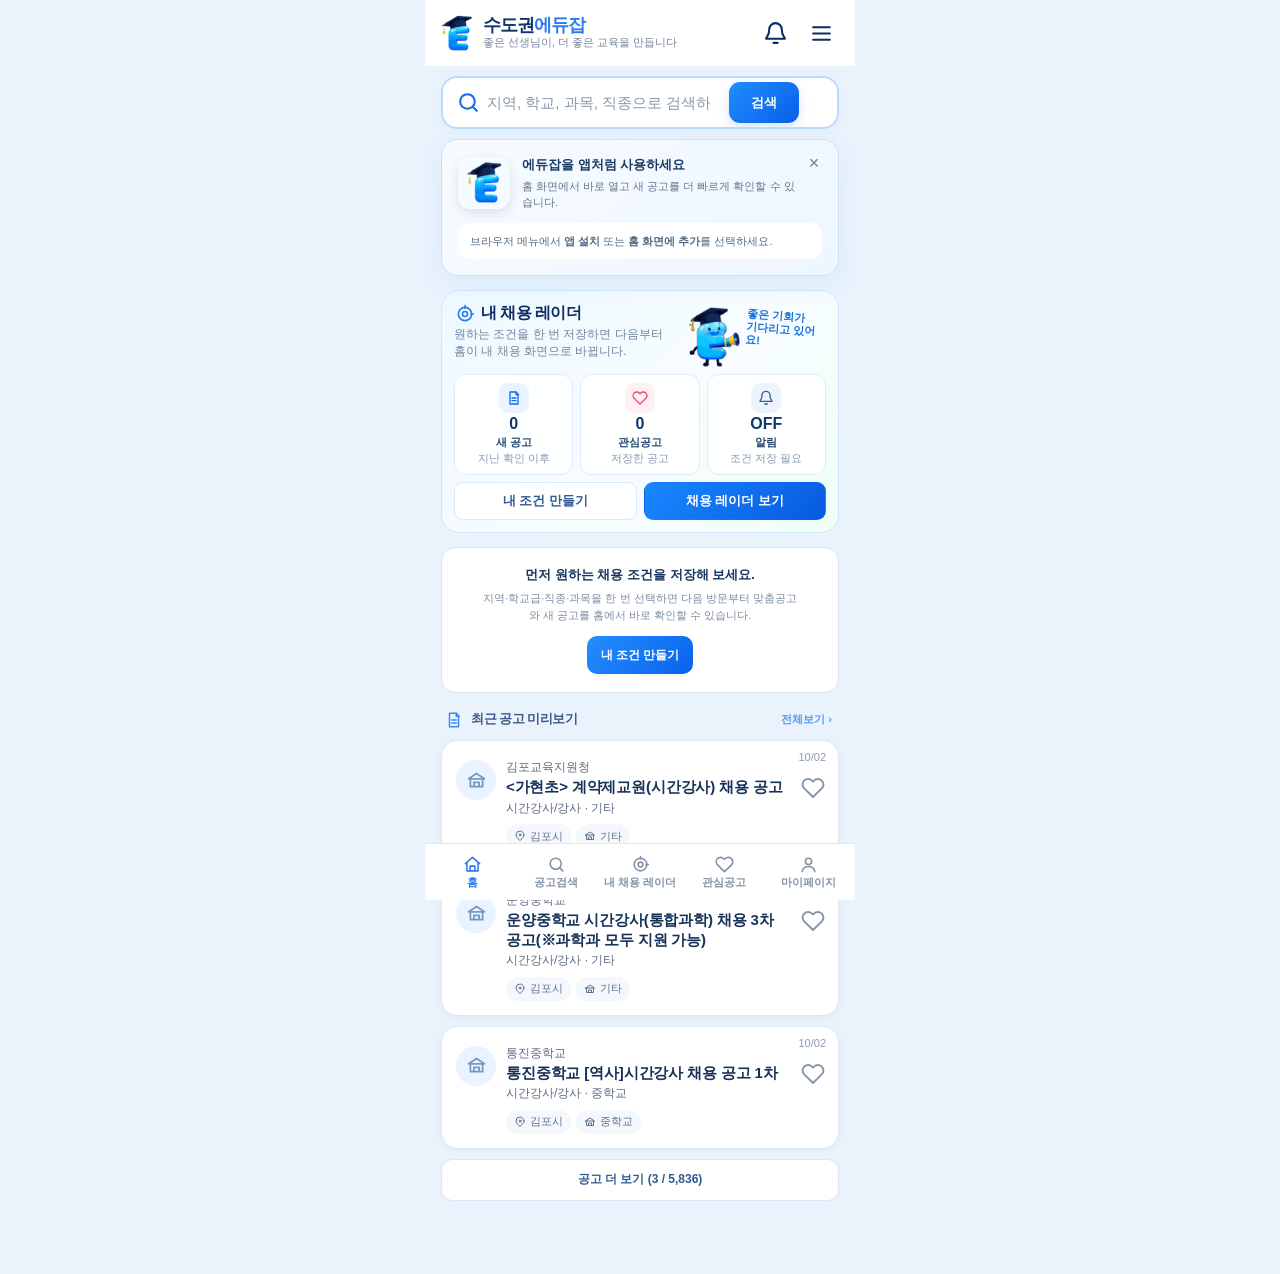
==== commit 68185823: "Bust app cache for Lessoninfo unified rollout" ====
--- a/index.html
+++ b/index.html
@@ -9,7 +9,7 @@
   <link rel="icon" href="edujob-icon.svg?v=20260923new1" type="image/svg+xml">
   <link rel="apple-touch-icon" href="assets/logo-mark.png?v=20260923new1">
   <link rel="manifest" href="manifest.webmanifest">
-  <link rel="stylesheet" href="app.css?v=20260923pwa1">
+  <link rel="stylesheet" href="app.css?v=20261002lessoninfofull1">
 </head>
 <body>
   <a class="skip-link" href="#appMain">본문 바로가기</a>
@@ -62,7 +62,7 @@
 
   <script src="user-store.js?v=20260919b" defer></script>
   <script src="alert-config.js?v=20260918a" defer></script>
-  <script src="app.js?v=20260926pwa3" defer></script>
+  <script src="app.js?v=20261002lessoninfofull1" defer></script>
   <script src="direct-link-guard.js?v=20260907c" defer></script>
   <script src="alert-client.js?v=20260920c" defer></script>
 </body>
--- a/app.css
+++ b/app.css
@@ -1400,3 +1400,8 @@
   border-color:#cfe0f2;
   background:#f7fbff;
 }
+
+
+/* Lessoninfo private-source status badges */
+.badge.private{background:#fff4df;color:#8a5a00}
+.badge.status{background:#edf4ff;color:#295e9b}
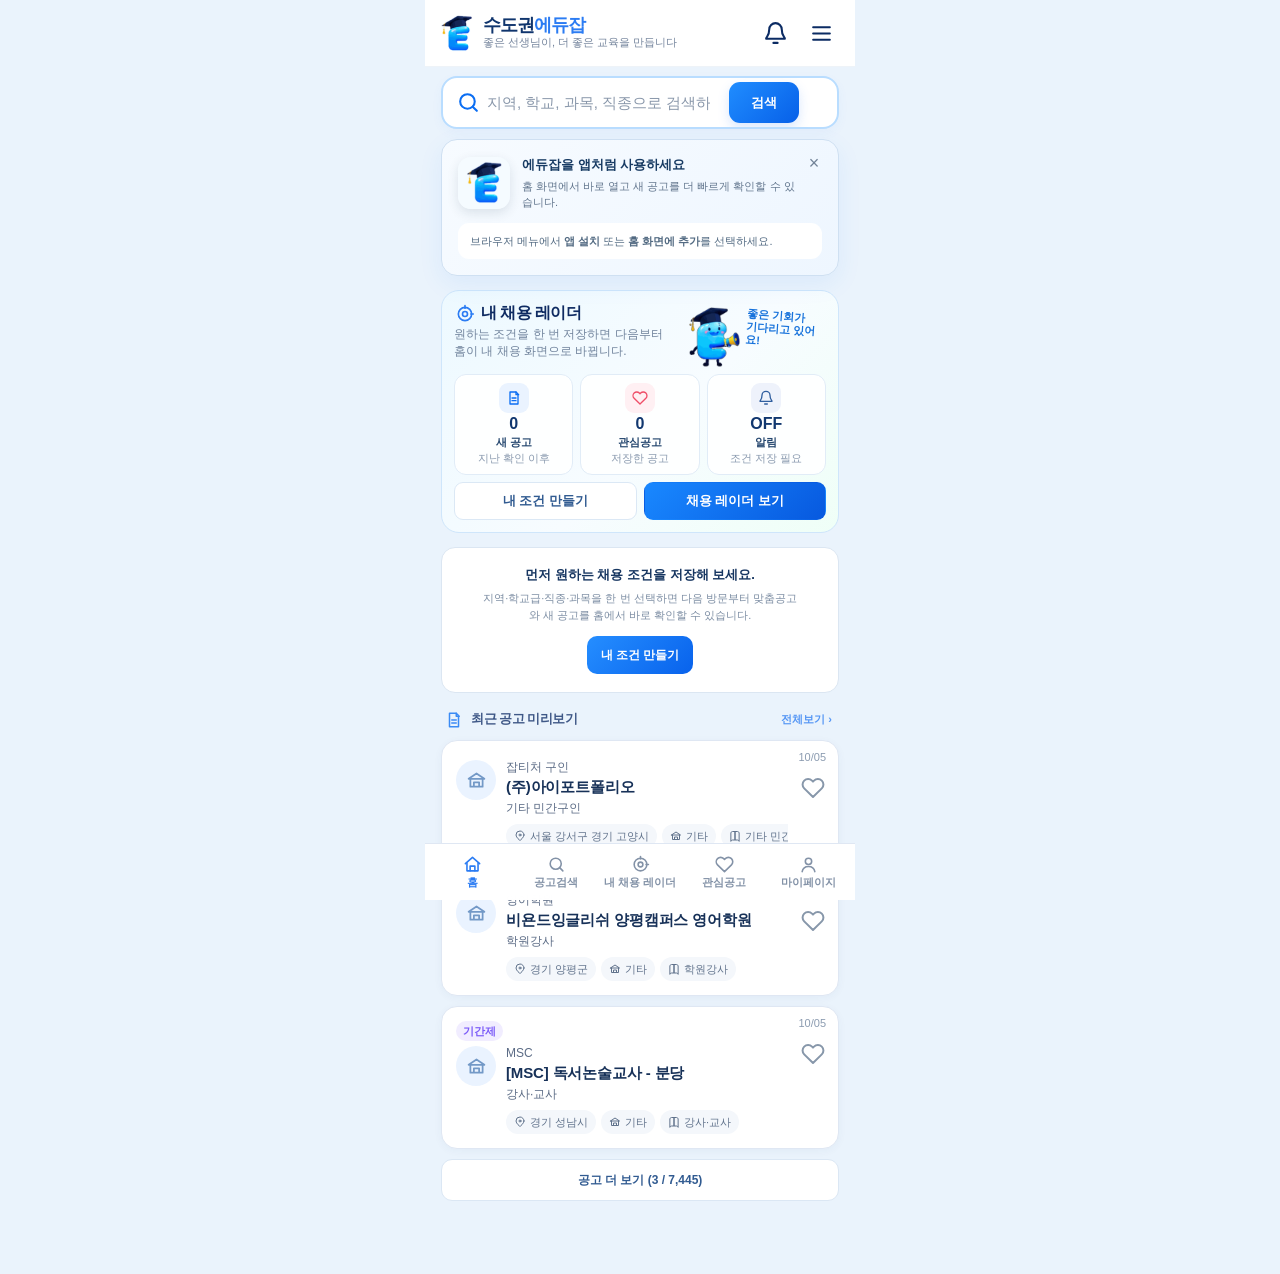
==== commit dd1d9a15: "Rename source tabs to official and private" ====
--- a/index.html
+++ b/index.html
@@ -9,7 +9,7 @@
   <link rel="icon" href="edujob-icon.svg?v=20260923new1" type="image/svg+xml">
   <link rel="apple-touch-icon" href="assets/logo-mark.png?v=20260923new1">
   <link rel="manifest" href="manifest.webmanifest">
-  <link rel="stylesheet" href="app.css?v=20261002lessoninfofull1">
+  <link rel="stylesheet" href="app.css?v=20260923pwa1">
 </head>
 <body>
   <a class="skip-link" href="#appMain">본문 바로가기</a>
@@ -35,10 +35,10 @@
         <button id="searchClear" class="search-clear" type="button" aria-label="검색어 지우기">×</button>
         <button class="search-submit" type="submit">검색</button>
       </form>
-      <div id="surfaceSegment" class="surface-segment" role="group" aria-label="구인 유형">
+      <div id="surfaceSegment" class="surface-segment" role="group" aria-label="공고 출처 구분">
         <button type="button" data-surface="" class="active">전체 구인</button>
-        <button type="button" data-surface="학교·교육청">학교·교육청</button>
-        <button type="button" data-surface="학원·민간">학원·민간</button>
+        <button type="button" data-surface="공식공고">공식공고</button>
+        <button type="button" data-surface="민간공고">민간공고</button>
       </div>
     </section>
 
@@ -62,8 +62,8 @@
 
   <script src="user-store.js?v=20260919b" defer></script>
   <script src="alert-config.js?v=20260918a" defer></script>
-  <script src="app.js?v=20261002lessoninfofull1" defer></script>
+  <script src="app.js?v=20261005filter1" defer></script>
   <script src="direct-link-guard.js?v=20260907c" defer></script>
   <script src="alert-client.js?v=20260920c" defer></script>
 </body>
-</html>
+</html>
--- a/app.css
+++ b/app.css
@@ -1400,8 +1400,3 @@
   border-color:#cfe0f2;
   background:#f7fbff;
 }
-
-
-/* Lessoninfo private-source status badges */
-.badge.private{background:#fff4df;color:#8a5a00}
-.badge.status{background:#edf4ff;color:#295e9b}
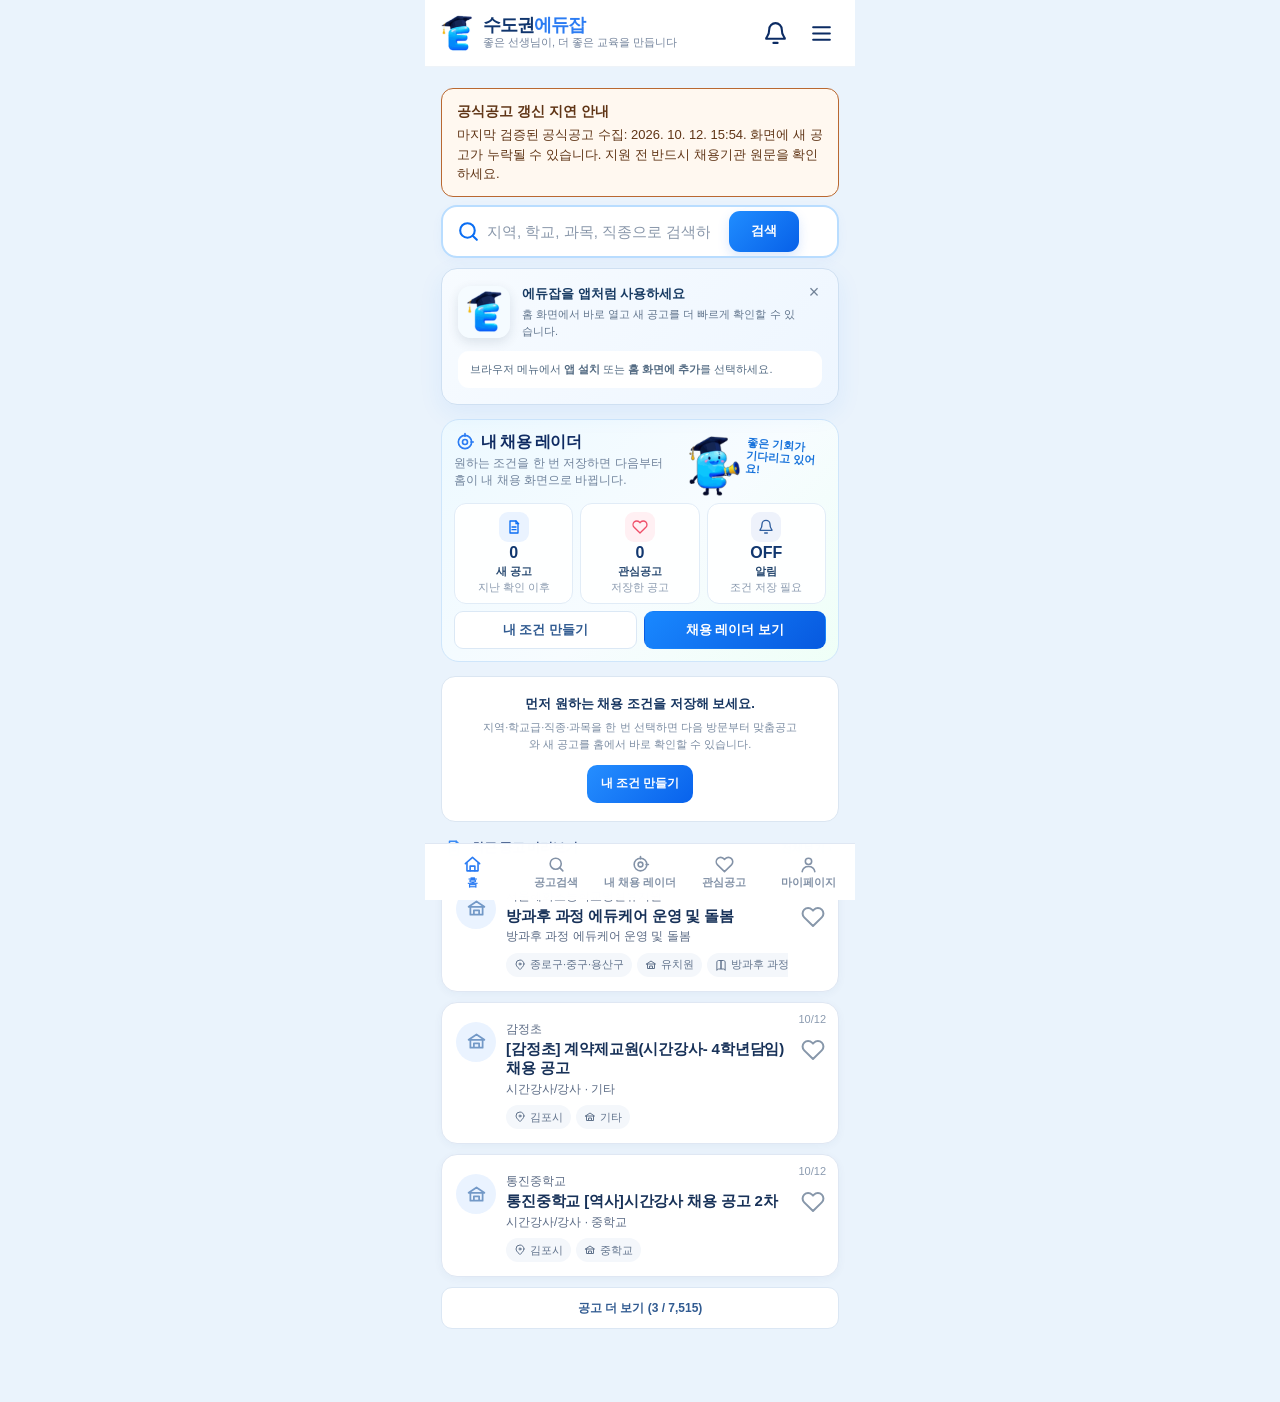
==== commit 8b0233df: "feat: display verified-official-feed staleness warning on public search" ====
--- a/index.html
+++ b/index.html
@@ -10,6 +10,7 @@
   <link rel="apple-touch-icon" href="assets/logo-mark.png?v=20260923new1">
   <link rel="manifest" href="manifest.webmanifest">
   <link rel="stylesheet" href="app.css?v=20260923pwa1">
+  <link rel="stylesheet" href="official-freshness-notice.css?v=20261105p0">
 </head>
 <body>
   <a class="skip-link" href="#appMain">본문 바로가기</a>
@@ -63,6 +64,7 @@
   <script src="user-store.js?v=20260919b" defer></script>
   <script src="alert-config.js?v=20260918a" defer></script>
   <script src="app.js?v=20261005filter1" defer></script>
+  <script src="official-freshness-notice.js?v=20261105p0" defer></script>
   <script src="direct-link-guard.js?v=20260907c" defer></script>
   <script src="alert-client.js?v=20260920c" defer></script>
 </body>
--- a/official-freshness-notice.css
+++ b/official-freshness-notice.css
@@ -0,0 +1,8 @@
+.official-freshness-notice{box-sizing:border-box;margin:12px auto 8px;max-width:1160px;
+ padding:12px 15px;border:1px solid #b96831;border-radius:12px;
+ background:#fff8f0;color:#603516;line-height:1.5;display:grid;gap:3px;
+ font-size:13px;overflow-wrap:anywhere}
+.official-freshness-notice strong{font-size:14px;font-weight:800}
+.official-freshness-notice span{display:block}
+@media(max-width:600px){.official-freshness-notice{margin:8px 12px;padding:11px 12px;font-size:12px}}
+@media(prefers-color-scheme:dark){.official-freshness-notice{background:#352719;color:#fce6d3;border-color:#b96831}}
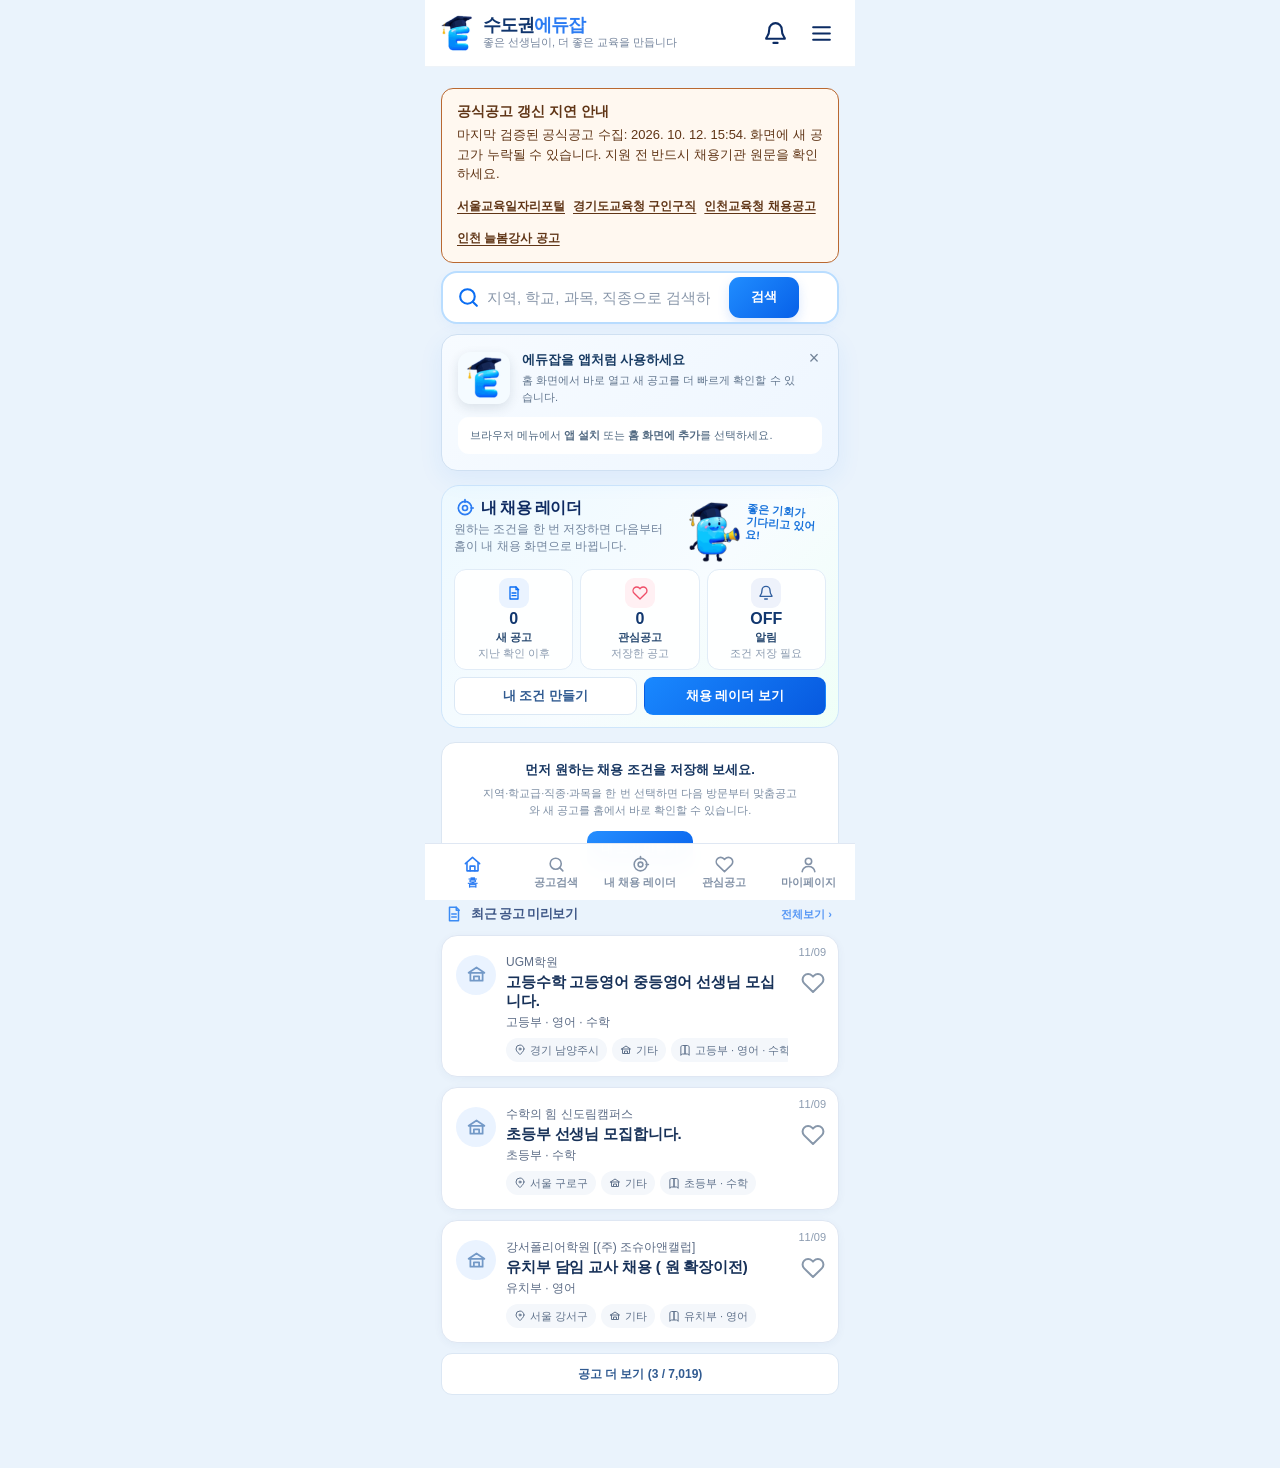
==== commit 41b7b289: "ui: refresh region-specific official freshness notice asset" ====
--- a/index.html
+++ b/index.html
@@ -64,7 +64,7 @@
   <script src="user-store.js?v=20260919b" defer></script>
   <script src="alert-config.js?v=20260918a" defer></script>
   <script src="app.js?v=20261005filter1" defer></script>
-  <script src="official-freshness-notice.js?v=20261105p0" defer></script>
+  <script src="official-freshness-notice.js?v=20261110regional1" defer></script>
   <script src="direct-link-guard.js?v=20260907c" defer></script>
   <script src="alert-client.js?v=20260920c" defer></script>
 </body>
--- a/official-freshness-notice.css
+++ b/official-freshness-notice.css
@@ -6,3 +6,7 @@
 .official-freshness-notice span{display:block}
 @media(max-width:600px){.official-freshness-notice{margin:8px 12px;padding:11px 12px;font-size:12px}}
 @media(prefers-color-scheme:dark){.official-freshness-notice{background:#352719;color:#fce6d3;border-color:#b96831}}
+
+.official-freshness-links{display:flex;flex-wrap:wrap;gap:8px;margin-top:7px}
+.official-freshness-links a{font-size:12px;color:inherit;text-decoration:underline;text-underline-offset:3px;font-weight:700;padding:3px 0}
+.official-freshness-links a:focus-visible{outline:2px solid currentColor;outline-offset:2px}
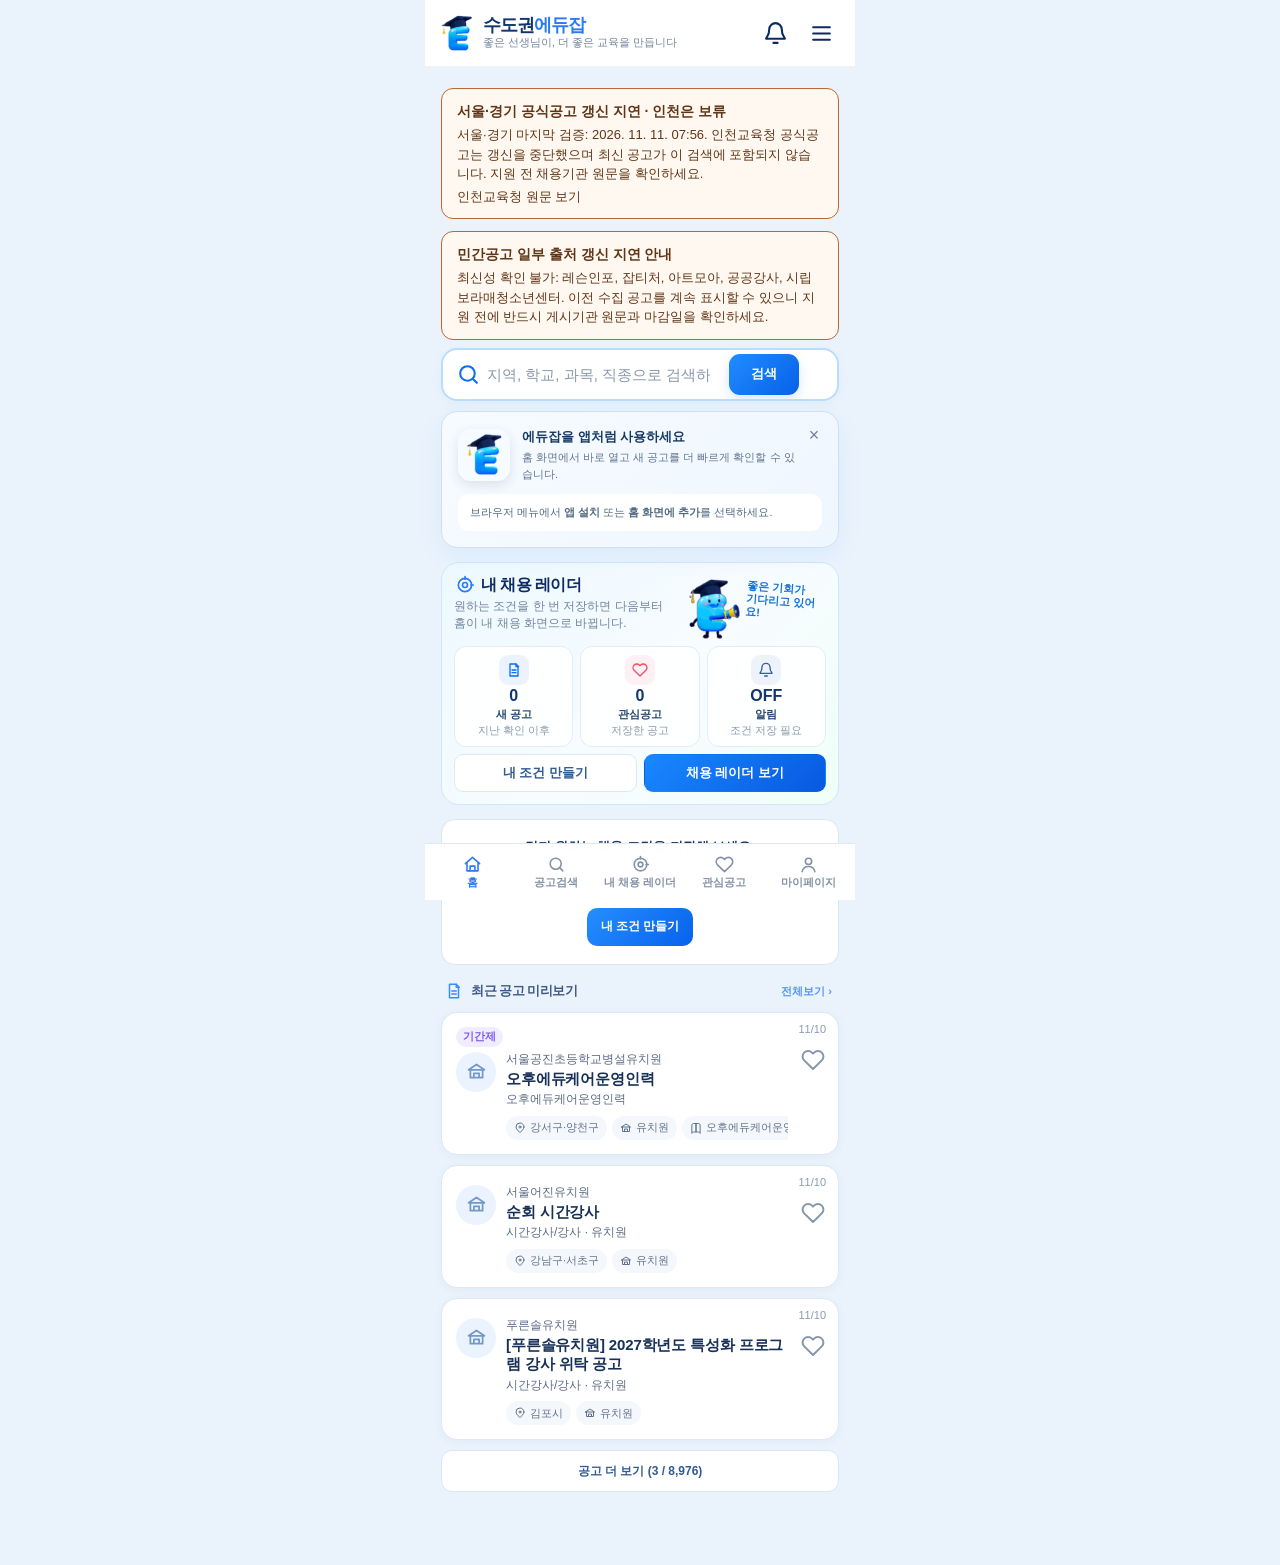
==== commit ce0a12c3: "Invalidate cached freshness notice script to expose private source warnings" ====
--- a/index.html
+++ b/index.html
@@ -64,7 +64,7 @@
   <script src="user-store.js?v=20260919b" defer></script>
   <script src="alert-config.js?v=20260918a" defer></script>
   <script src="app.js?v=20261005filter1" defer></script>
-  <script src="official-freshness-notice.js?v=20261110regional1" defer></script>
+  <script src="official-freshness-notice.js?v=20261111private1" defer></script>
   <script src="direct-link-guard.js?v=20260907c" defer></script>
   <script src="alert-client.js?v=20260920c" defer></script>
 </body>
